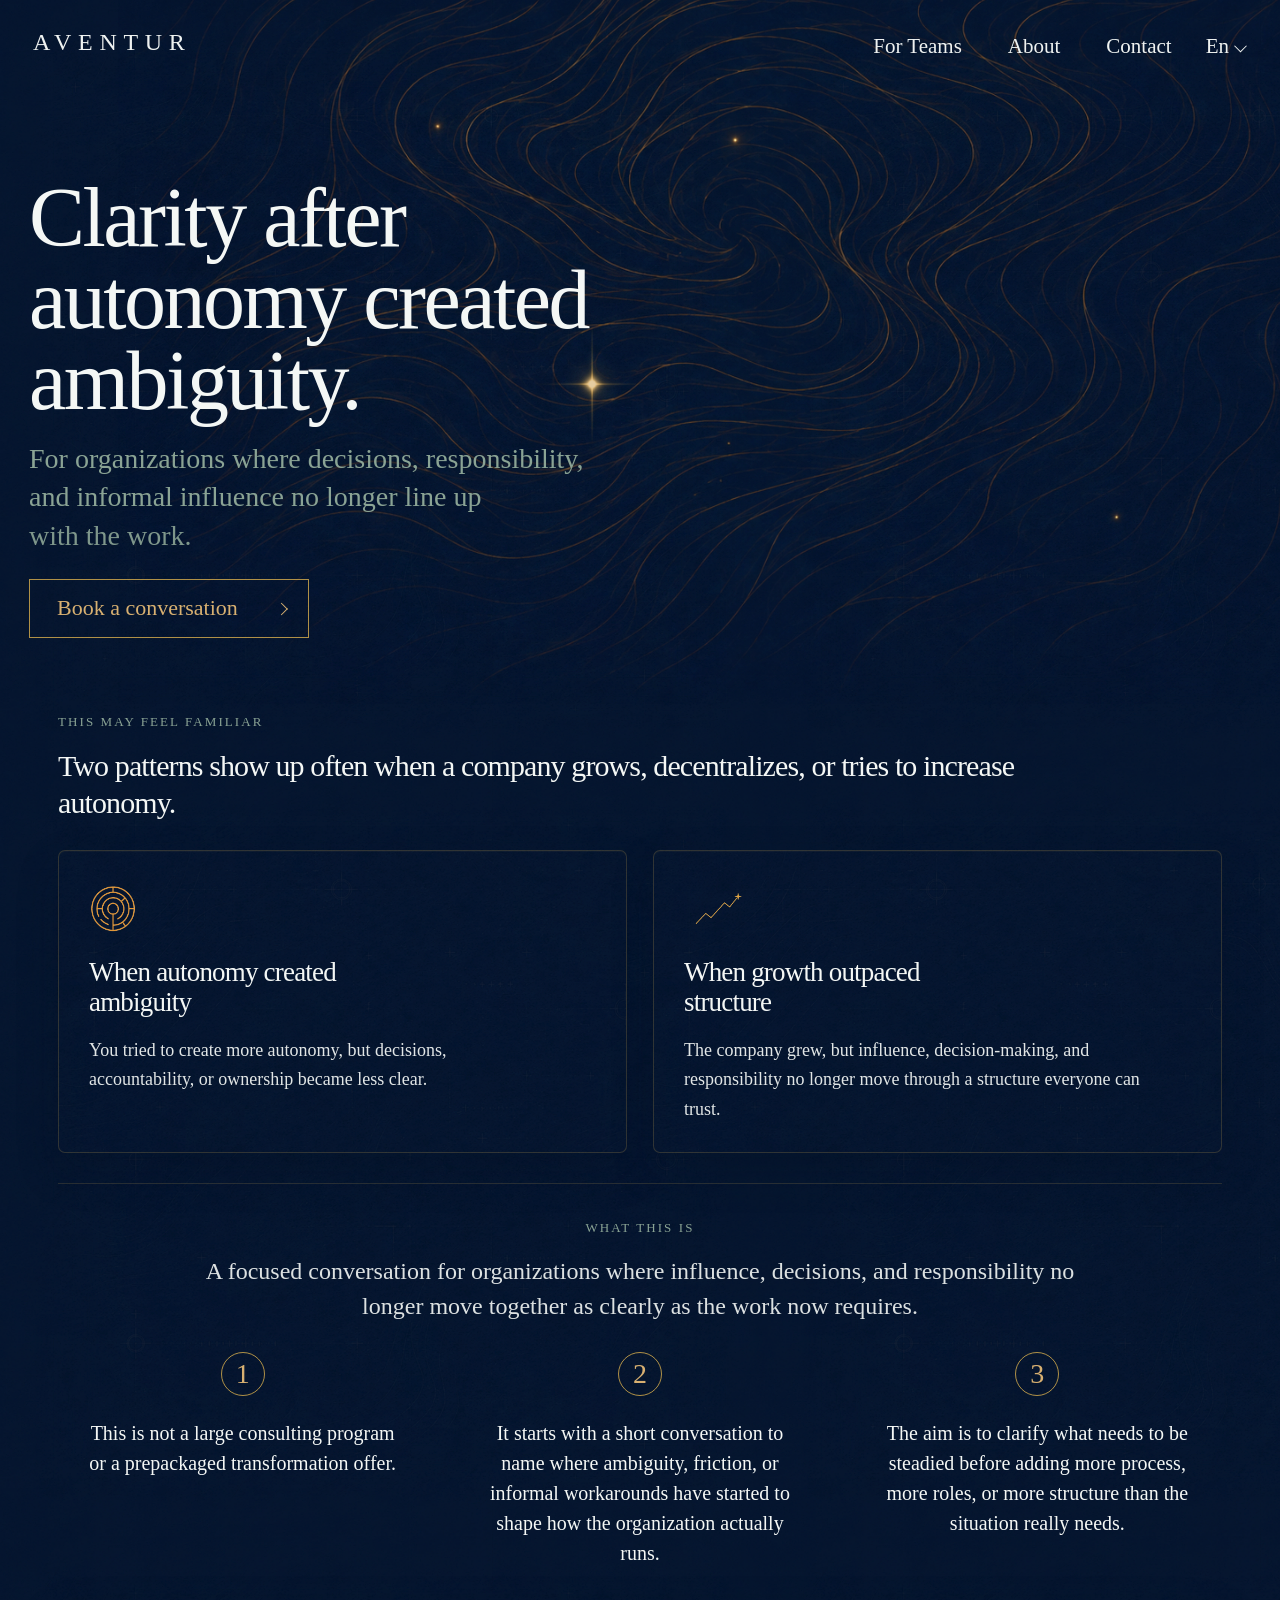
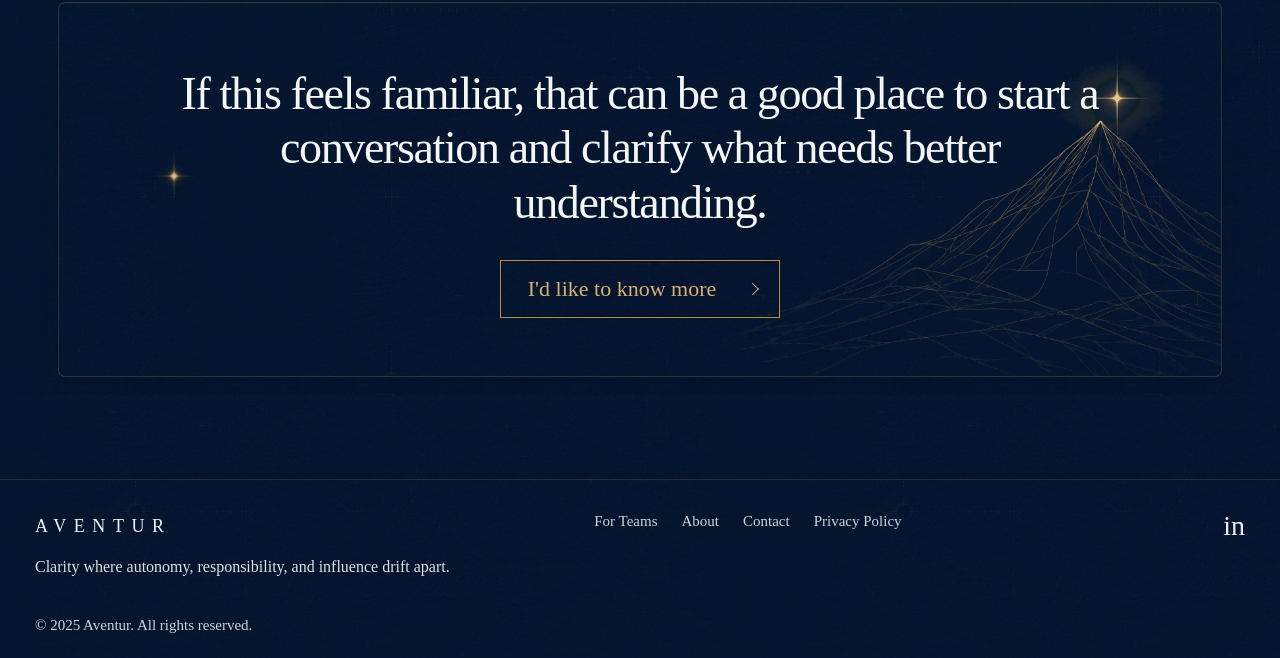
==== en/index.html @ 3dde77f4 "Publish bilingual Aventur landing site Prepare the GitHub Pages site with Polish as the default entr" ====
<!DOCTYPE html>
<html lang="en">
  <head>
    <meta charset="UTF-8">
    <meta name="viewport" content="width=device-width, initial-scale=1.0">
    <title>Aventur</title>
    <meta
      name="description"
      content="Aventur helps organizations restore boundaries without returning to bureaucracy."
    >
    <link rel="canonical" href="https://aventur.biz/en/">
    <link rel="alternate" hreflang="en" href="https://aventur.biz/en/">
    <link rel="alternate" hreflang="pl" href="https://aventur.biz/pl/">
    <link rel="alternate" hreflang="x-default" href="https://aventur.biz/pl/">
    <link rel="icon" type="image/png" href="../assets/favicon/favicon2.png">
    <meta name="theme-color" content="#0b0e12">
    <link rel="stylesheet" href="../styles.css">
  </head>
  <body>
    <main class="page-shell" id="top">
      <section class="hero-frame-wrap">
        <div class="hero-frame">
          <div class="hero-art" aria-hidden="true">
            <img
              class="hero-art-image"
              src="../assets/Hero image/aventurine_hero_nebula_alpha_brushed.png"
              alt=""
            >
            <img
              class="hero-art-star"
              src="../assets/logo/aventur-hero-image_cross_star.png"
              alt=""
            >
          </div>

          <header class="site-header">
            <a class="brand" href="#top" aria-label="Aventur home">
              <span class="brand-text">AVENTUR</span>
            </a>
            <div class="header-actions">
              <nav class="site-nav" aria-label="Primary">
                <a href="#for-teams">For Teams</a>
                <a href="#about">About</a>
                <a href="#contact">Contact</a>
              </nav>
              <details class="lang-switch">
                <summary class="lang-current">En</summary>
                <div class="lang-menu" aria-label="Language switcher">
                  <a class="lang-link" href="../pl/" lang="pl" hreflang="pl">Polish</a>
                </div>
              </details>
            </div>
          </header>

          <div class="hero-grid">
            <div class="hero-copy">
              <h1>
                <span>Clarity after</span>
                <span>autonomy created</span>
                <span>ambiguity.</span>
              </h1>
              <p class="hero-support">
                <span>For organizations where decisions, responsibility,</span>
                <span>and informal influence no longer line up</span>
                <span>with the work.</span>
              </p>
              <a class="hero-cta" href="#contact">Book a conversation</a>
            </div>
          </div>

          <section class="recognition" aria-labelledby="recognition-title">
            <p class="section-eyebrow">This may feel familiar</p>
            <h2 class="section-title" id="recognition-title">
              Two patterns show up often when a company grows, decentralizes, or tries to
              increase autonomy.
            </h2>

            <div class="card-row" id="for-teams">
              <article class="service-card">
                <img
                  class="service-symbol service-symbol--autonomy"
                  src="../assets/Symbols/When autonomy created ambiguity_alpha_crop.png"
                  alt=""
                >
                <h3>When autonomy created ambiguity</h3>
                <p>
                  You tried to create more autonomy, but decisions, accountability, or
                  ownership became less clear.
                </p>
              </article>
              <article class="service-card">
                <img
                  class="service-symbol service-symbol--growth"
                  src="../assets/Symbols/When growth outpaced structure_alpha_crop.png"
                  alt=""
                >
                <h3>When growth outpaced structure</h3>
                <p>
                  The company grew, but influence, decision-making, and responsibility no
                  longer move through a structure everyone can trust.
                </p>
              </article>
            </div>
          </section>

          <section class="what-this-is" id="about" aria-labelledby="what-this-is-title">
            <h2 class="section-eyebrow section-eyebrow--centered" id="what-this-is-title">
              What this is
            </h2>
            <p class="what-this-is-intro">
              A focused conversation for organizations where influence, decisions, and
              responsibility no longer move together as clearly as the work now requires.
            </p>
            <div class="steps-row">
              <article class="step-card">
                <span class="step-number">1</span>
                <p>This is not a large consulting program or a prepackaged transformation offer.</p>
              </article>
              <article class="step-card">
                <span class="step-number">2</span>
                <p>It starts with a short conversation to name where ambiguity, friction, or informal workarounds have started to shape how the organization actually runs.</p>
              </article>
              <article class="step-card">
                <span class="step-number">3</span>
                <p>The aim is to clarify what needs to be steadied before adding more process, more roles, or more structure than the situation really needs.</p>
              </article>
            </div>
          </section>

          <section class="contact-panel" id="contact" aria-labelledby="contact-title">
            <div class="contact-panel-art" aria-hidden="true">
              <img
                class="contact-panel-artwork"
                src="../assets/Artwork/Mountain-alpha-5.png"
                alt=""
              >
              <img
                class="contact-panel-star"
                src="../assets/logo/aventur-hero-image_cross_star.png"
                alt=""
              >
            </div>
            <h2 class="contact-title" id="contact-title">
              If this feels familiar, that can be a good place to start a conversation and clarify what needs better understanding.
            </h2>
            <div class="contact-actions">
              <a class="hero-cta contact-cta" href="mailto:hello@aventur.biz">I'd like to know more</a>
            </div>
          </section>
        </div>
      </section>

      <footer class="site-footer" aria-label="Footer">
        <div class="footer-inner">
          <div class="footer-grid">
            <div class="footer-brand-block">
              <a class="footer-brand" href="#top" aria-label="Aventur home">AVENTUR</a>
              <p>Clarity where autonomy, responsibility, and influence drift apart.</p>
            </div>

            <div class="footer-meta">
              <nav class="footer-meta-links" aria-label="Footer navigation">
                <a href="#for-teams">For Teams</a>
                <a href="#about">About</a>
                <a href="#contact">Contact</a>
                <a href="#">Privacy Policy</a>
              </nav>

              <div class="footer-socials" aria-label="Social links">
                <a href="#" aria-label="LinkedIn">in</a>
              </div>
            </div>
          </div>

          <div class="footer-legal">
            <small>&copy; 2025 Aventur. All rights reserved.</small>
          </div>
        </div>
      </footer>
    </main>
  </body>
</html>
---- styles.css ----
:root {
  --av-deep-blue: #061a3d;
  --av-mineral-white: #f4f7f5;
  --av-muted-sage: #8aa394;
  --av-mineral-gold: #c8a24a;
  --av-border-light: rgba(244, 247, 245, 0.16);
  --av-shadow: 0 18px 42px rgba(5, 15, 34, 0.2);
  --content-band-max: 1342px;
  --content-min-gutter: 29px;
}

* {
  box-sizing: border-box;
}

body {
  margin: 0;
  min-width: 320px;
  background: var(--av-deep-blue);
  color: var(--av-mineral-white);
  font-family: Georgia, "Times New Roman", serif;
  line-height: 1.6;
}

img {
  display: block;
  max-width: 100%;
}

a {
  color: inherit;
  text-decoration: none;
}

a:focus-visible {
  outline: 2px solid var(--av-mineral-gold);
  outline-offset: 4px;
}

.page-shell {
  min-height: 100vh;
  background-color: var(--av-deep-blue);
  background-image: url("assets/backgrounds/BG_DARK_LEATHER_TILE_1024_source-preserved_v4_quiet.png");
  background-repeat: repeat;
  background-position: left top;
  background-size: 768px 768px;
}

.hero-frame {
  position: relative;
  width: 100%;
  min-height: 618px;
  overflow: hidden;
  padding: 30px 29px 18px;
}

.site-header {
  position: relative;
  z-index: 2;
  display: flex;
  align-items: flex-start;
  justify-content: space-between;
  gap: 2rem;
  padding-left: 4px;
  padding-right: 4px;
}

.brand {
  display: block;
  flex: 0 0 auto;
  line-height: 1;
}

.brand-text {
  display: inline-block;
  color: rgba(244, 247, 245, 0.98);
  font-family: inherit;
  font-size: 24px;
  font-weight: 400;
  letter-spacing: 0.28em;
  text-transform: uppercase;
  white-space: nowrap;
}

.site-nav {
  display: flex;
  flex-wrap: wrap;
  justify-content: flex-end;
  gap: 46px;
  padding-top: 4px;
  color: rgba(244, 247, 245, 0.98);
  font-size: 21px;
  line-height: 1.2;
}

.header-actions {
  display: flex;
  align-items: baseline;
  justify-content: flex-end;
  gap: 34px;
}

.lang-switch {
  position: relative;
  color: rgba(244, 247, 245, 0.98);
  font-size: 21px;
  line-height: 1.2;
}

.lang-switch summary {
  list-style: none;
}

.lang-switch summary::-webkit-details-marker {
  display: none;
}

.lang-current {
  position: relative;
  display: inline-flex;
  align-items: center;
  padding-right: 18px;
  cursor: pointer;
}

.lang-current::after {
  content: "";
  position: absolute;
  right: 2px;
  top: 50%;
  width: 8px;
  height: 8px;
  border-top: 1px solid currentColor;
  border-right: 1px solid currentColor;
  transform: translateY(-60%) rotate(135deg);
}

.lang-switch[open] .lang-current::after {
  transform: translateY(-40%) rotate(-45deg);
}

.lang-menu {
  position: absolute;
  top: calc(100% + 10px);
  right: 0;
  min-width: 56px;
  padding: 10px 12px;
  border: 1px solid rgba(200, 162, 74, 0.22);
  border-radius: 7px;
  background:
    url("assets/backgrounds/BG_DARK_LEATHER_TILE_1024_source-preserved_v4_quiet.png") center/768px 768px repeat,
    linear-gradient(180deg, rgba(11, 34, 74, 0.92) 0%, rgba(8, 26, 58, 0.88) 100%),
    rgba(9, 30, 68, 0.9);
  box-shadow: 0 18px 42px rgba(5, 15, 34, 0.24);
}

.lang-menu .lang-link {
  display: block;
  color: rgba(244, 247, 245, 0.84);
  white-space: nowrap;
}

.lang-link {
  color: rgba(244, 247, 245, 0.84);
}

.hero-grid {
  position: relative;
  z-index: 2;
  display: grid;
  grid-template-columns: minmax(0, 680px) minmax(0, 1fr);
  gap: 20px;
  margin-top: 118px;
}

.hero-copy {
  width: 658px;
  padding-left: max(0px, calc(((100vw - var(--content-band-max)) / 4) - var(--content-min-gutter)));
}

h1,
h2,
h3 {
  margin: 0;
  font-weight: 400;
  letter-spacing: -0.03em;
}

h1 {
  width: 658px;
  max-width: 658px;
  display: flex;
  flex-direction: column;
  font-size: 84px;
  line-height: 0.97;
}

h1 span,
.hero-support span {
  display: block;
  width: 100%;
}

.hero-support {
  width: 613px;
  max-width: 613px;
  margin: 18px 0 0;
  color: var(--av-muted-sage);
  font-size: 28px;
  line-height: 1.38;
}

.hero-support span:last-child {
  color: rgba(138, 163, 148, 0.92);
}

.hero-cta {
  position: relative;
  display: inline-flex;
  align-items: center;
  min-width: 280px;
  margin-top: 24px;
  padding: 15px 63px 15px 27px;
  border: 1px solid rgba(200, 162, 74, 0.88);
  color: #d8b071;
  font-size: 22px;
  line-height: 1.2;
}

.hero-cta::after {
  content: "";
  position: absolute;
  top: 50%;
  transform: translateY(-50%);
}

.hero-cta::after {
  right: 22px;
  width: 8px;
  height: 8px;
  border-top: 1px solid currentColor;
  border-right: 1px solid currentColor;
  transform: translateY(-50%) rotate(45deg);
}

.hero-art {
  position: absolute;
  inset: 0;
  z-index: 1;
  overflow: hidden;
  pointer-events: none;
}

.hero-art-image {
  position: absolute;
  top: -256px;
  right: -118px;
  width: 1280px;
  max-width: none;
}

.hero-art-star {
  position: absolute;
  top: 316px;
  right: 620px;
  width: 136px;
  max-width: none;
}

.recognition {
  position: relative;
  z-index: 2;
  width: 1342px;
  max-width: calc(100% - 58px);
  margin: 74px auto 0;
}

.section-eyebrow {
  margin: 0;
  color: #8aa394;
  font-size: 13px;
  letter-spacing: 0.16em;
  text-transform: uppercase;
}

.section-eyebrow--centered {
  text-align: center;
}

.section-title {
  max-width: 1060px;
  margin-top: 14px;
  font-size: 30px;
  line-height: 1.25;
}

.card-row {
  position: relative;
  z-index: 2;
  display: grid;
  grid-template-columns: repeat(2, minmax(0, 1fr));
  gap: 26px;
  margin-top: 28px;
}

.service-card {
  min-height: 284px;
  padding: 34px 30px 28px;
  border: 1px solid rgba(200, 162, 74, 0.22);
  border-radius: 7px;
  background:
    url("assets/backgrounds/BG_DARK_LEATHER_TILE_1024_source-preserved_v4_quiet.png") center/768px 768px repeat,
    linear-gradient(180deg, rgba(11, 34, 74, 0.38) 0%, rgba(8, 26, 58, 0.3) 100%),
    rgba(9, 30, 68, 0.28);
  box-shadow:
    inset 0 1px 0 rgba(200, 162, 74, 0.05),
    0 18px 42px rgba(5, 15, 34, 0.24);
}

.service-symbol {
  width: 48px;
  height: 48px;
  margin-bottom: 24px;
  object-fit: contain;
}

.service-symbol--growth {
  width: 68px;
}

.service-card h3 {
  max-width: 280px;
  font-size: 27px;
  line-height: 1.14;
}

.service-card p {
  max-width: 460px;
  margin: 18px 0 0;
  color: rgba(244, 247, 245, 0.92);
  font-size: 18px;
  line-height: 1.62;
}

.what-this-is {
  position: relative;
  z-index: 2;
  width: 1342px;
  max-width: calc(100% - 58px);
  margin: 30px auto 0;
  padding: 34px 0 0;
  border-top: 1px solid rgba(200, 162, 74, 0.18);
}

.what-this-is-intro {
  max-width: 900px;
  margin: 16px auto 0;
  text-align: center;
  color: rgba(244, 247, 245, 0.9);
  font-size: 24px;
  line-height: 1.45;
}

.steps-row {
  display: grid;
  grid-template-columns: repeat(3, minmax(0, 1fr));
  gap: 28px;
  margin-top: 28px;
}

.step-card {
  text-align: center;
}

.step-number {
  display: inline-flex;
  align-items: center;
  justify-content: center;
  width: 44px;
  height: 44px;
  border: 1px solid rgba(200, 162, 74, 0.88);
  border-radius: 50%;
  color: #d8b071;
  font-size: 28px;
  line-height: 1;
}

.step-card p {
  max-width: 320px;
  margin: 22px auto 0;
  font-size: 20px;
  line-height: 1.5;
}

.contact-panel {
  position: relative;
  z-index: 2;
  width: 1342px;
  max-width: calc(100% - 58px);
  margin: 34px auto 0;
  padding: 64px 48px 58px;
  border: 1px solid rgba(200, 162, 74, 0.22);
  border-radius: 7px;
  background:
    url("assets/backgrounds/BG_DARK_LEATHER_TILE_1024_source-preserved_v4_quiet.png") center/768px 768px repeat,
    linear-gradient(180deg, rgba(11, 34, 74, 0.34) 0%, rgba(8, 26, 58, 0.28) 100%),
    rgba(9, 30, 68, 0.26);
  box-shadow:
    inset 0 1px 0 rgba(200, 162, 74, 0.05),
    0 20px 46px rgba(5, 15, 34, 0.22);
  text-align: center;
  overflow: hidden;
}

.contact-panel-art {
  position: absolute;
  inset: 0;
  pointer-events: none;
}

.contact-panel-artwork {
  position: absolute;
  right: 0;
  bottom: 0;
  width: min(44%, 520px);
  max-height: calc(100% - 36px);
  max-width: none;
  object-fit: contain;
  object-position: right bottom;
  opacity: 0.9;
}

.contact-panel-star {
  position: absolute;
  left: 82px;
  top: 140px;
  width: 66px;
  max-width: none;
  opacity: 0.95;
}

.contact-title {
  max-width: 930px;
  margin: 0 auto;
  font-size: 46px;
  line-height: 1.18;
  position: relative;
  z-index: 1;
}

.contact-cta {
  margin-top: 0;
}

.contact-actions {
  display: flex;
  flex-direction: column;
  align-items: center;
  margin-top: 30px;
  position: relative;
  z-index: 1;
}

.contact-email {
  display: inline-block;
  margin-top: 22px;
  color: #aeb78a;
  font-size: 21px;
  line-height: 1.25;
}

.site-footer {
  margin-top: 84px;
  border-top: 1px solid rgba(200, 162, 74, 0.18);
}

.footer-inner {
  width: min(1440px, calc(100% - 70px));
  margin: 0 auto;
}

.footer-grid {
  display: grid;
  grid-template-columns: 1.1fr 1.4fr;
  gap: 48px;
  align-items: start;
  padding: 30px 0 24px;
}

.footer-brand-block {
  padding-top: 2px;
}

.footer-brand {
  display: inline-block;
  color: rgba(244, 247, 245, 0.98);
  font-size: 18px;
  letter-spacing: 0.42em;
  text-transform: uppercase;
}

.footer-brand-block p,
.footer-email,
.footer-legal small {
  display: block;
  margin: 14px 0 0;
  color: rgba(244, 247, 245, 0.9);
  font-size: 16px;
  line-height: 1.45;
}

.footer-email {
  color: #aeb78a;
}

.footer-meta {
  display: flex;
  align-items: flex-start;
  justify-content: space-between;
  gap: 24px;
  margin-top: 2px;
}

.footer-meta-links,
.footer-socials {
  display: flex;
  align-items: center;
  gap: 24px;
  flex-wrap: wrap;
}

.footer-meta a,
.footer-legal small {
  color: rgba(244, 247, 245, 0.84);
  font-size: 15px;
  line-height: 1.3;
}

.footer-socials a {
  min-width: 20px;
  color: rgba(244, 247, 245, 0.96);
  font-size: 28px;
  line-height: 1;
  text-align: center;
}

.footer-legal {
  padding: 0 0 22px;
}

@media (max-width: 1180px) and (min-width: 901px) {
  .hero-art-star {
    top: 348px;
    right: 420px;
    width: 120px;
  }
}

@media (max-width: 900px) {
  .hero-frame {
    min-height: auto;
    padding: 20px 18px 18px;
  }

  .hero-grid,
  .card-row {
    display: block;
  }

  .site-header,
  .header-actions {
    display: block;
  }

  .site-nav {
    gap: 20px;
    margin-top: 16px;
  }

  .lang-switch {
    margin-top: 14px;
    font-size: 18px;
  }

  .lang-menu {
    left: 0;
    right: auto;
  }

  .hero-copy,
  .card-row {
    padding-left: 0;
  }

  .footer-inner {
    width: calc(100% - 36px);
  }

  .hero-copy,
  h1,
  .hero-support {
    width: 100%;
    max-width: 392px;
  }

  .hero-grid {
    margin-top: 42px;
  }

  .recognition,
  .what-this-is,
  .contact-panel {
    width: calc(100% - 36px);
  }

  .hero-art {
    inset: 0;
    min-height: 0;
    margin-top: 0;
  }

  .hero-art-image {
    position: absolute;
    top: -120px;
    right: -180px;
    width: min(120vw, 780px);
    max-width: none;
  }

  .hero-art-star {
    top: 232px;
    right: 180px;
    width: 104px;
  }

  .card-row {
    grid-template-columns: 1fr;
  }

  .steps-row,
  .footer-grid,
  .footer-meta {
    display: block;
  }

  .recognition {
    margin-top: 52px;
  }

  .section-title {
    font-size: 26px;
  }

  .what-this-is {
    margin-top: 24px;
  }

  .what-this-is-intro {
    font-size: 21px;
  }

  .step-card + .step-card {
    margin-top: 28px;
  }

  .contact-panel {
    padding: 44px 24px 40px;
  }

  .contact-panel-artwork {
    right: 0;
    bottom: 0;
    width: min(62%, 340px);
    max-height: calc(100% - 24px);
  }

  .contact-panel-star {
    left: 28px;
    top: 118px;
    width: 48px;
  }

  .contact-title {
    font-size: 34px;
  }

  .contact-email {
    font-size: 18px;
  }

  .footer-grid {
    padding-top: 24px;
  }

  .footer-meta {
    margin-top: 24px;
  }

  .footer-socials {
    margin-top: 18px;
  }
}

@media (max-width: 640px) {
  .brand-text {
    font-size: 15px;
  }

  .site-nav {
    font-size: 14px;
    gap: 16px;
  }

  .lang-switch {
    font-size: 13px;
  }

  h1 {
    font-size: 48px;
  }

  .hero-support {
    font-size: 20px;
  }

  .hero-art-image {
    top: -76px;
    right: -158px;
    width: min(132vw, 640px);
  }

  .hero-art-star {
    top: 214px;
    right: 126px;
    width: 84px;
  }
}
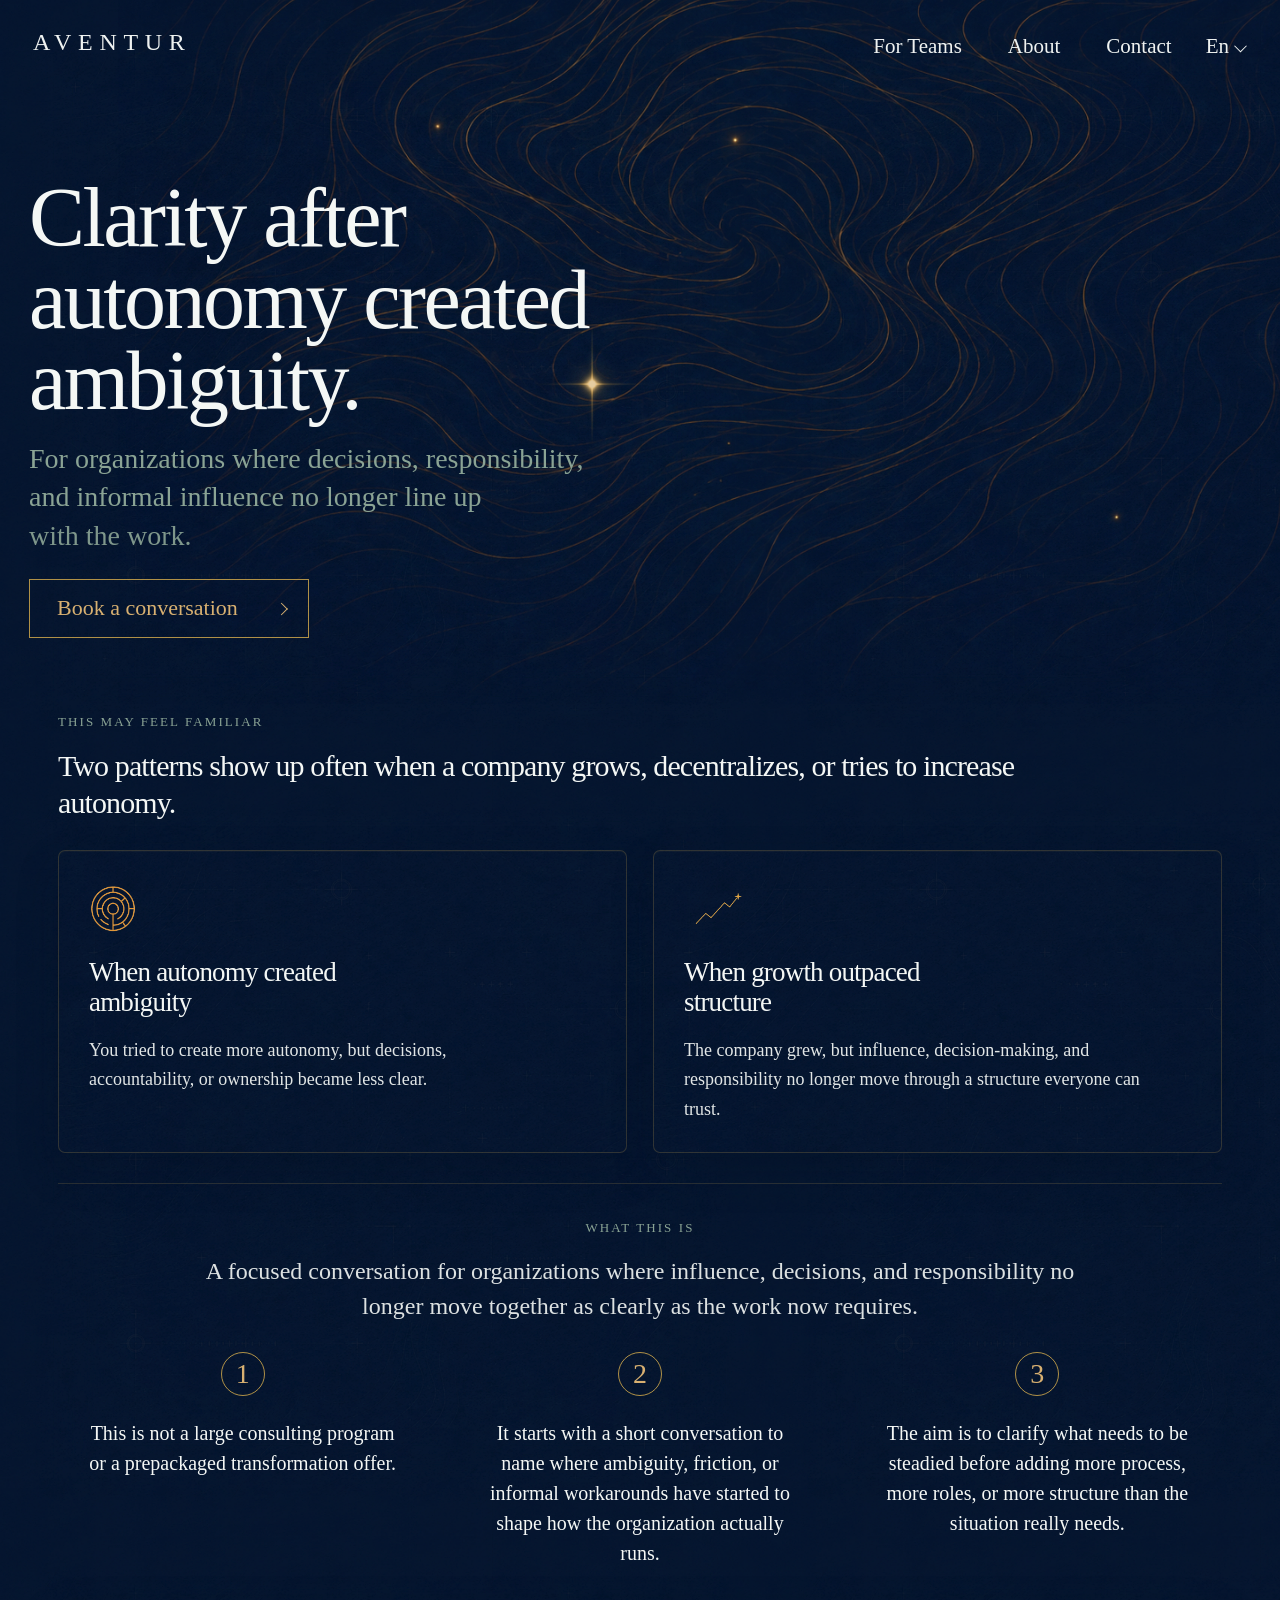
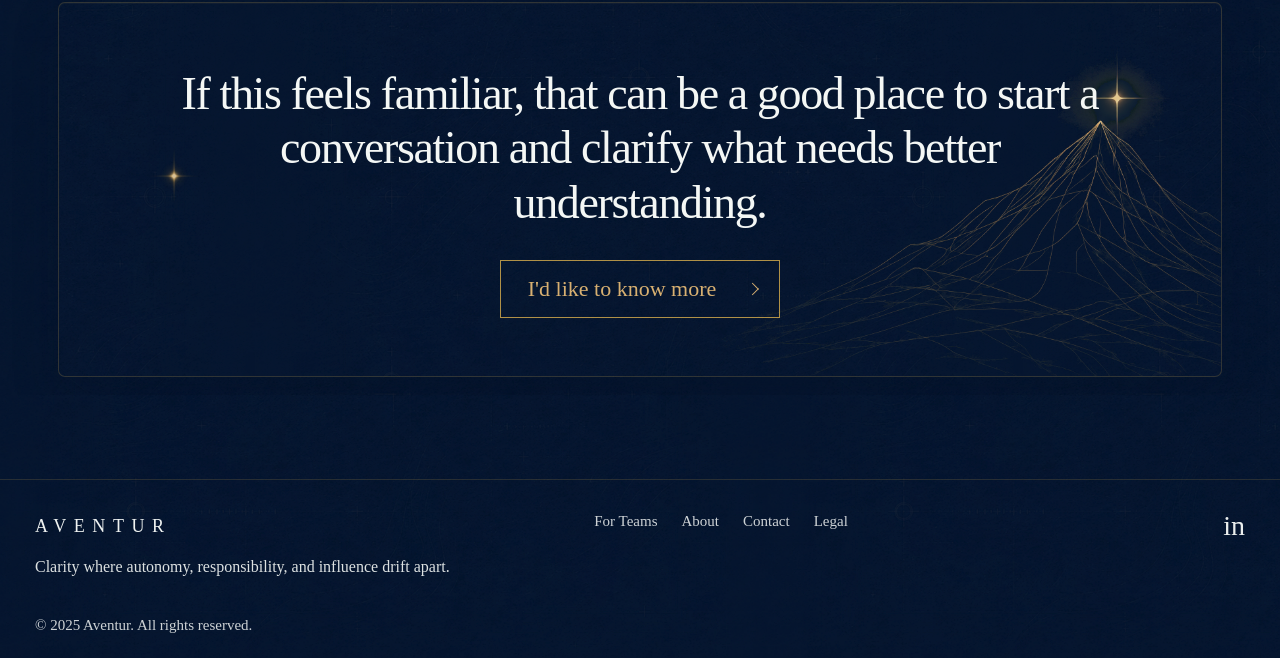
==== commit e19591d1: "Add legal pages" ====
--- a/en/index.html
+++ b/en/index.html
@@ -163,7 +163,7 @@
                 <a href="#for-teams">For Teams</a>
                 <a href="#about">About</a>
                 <a href="#contact">Contact</a>
-                <a href="#">Privacy Policy</a>
+                <a href="./legal/">Legal</a>
               </nav>
 
               <div class="footer-socials" aria-label="Social links">
--- a/styles.css
+++ b/styles.css
@@ -301,6 +301,12 @@
   grid-template-columns: repeat(2, minmax(0, 1fr));
   gap: 26px;
   margin-top: 28px;
+}
+
+.card-row[id],
+.what-this-is[id],
+.contact-panel[id] {
+  scroll-margin-top: 24vh;
 }
 
 .service-card {
@@ -390,6 +396,24 @@
   margin: 22px auto 0;
   font-size: 20px;
   line-height: 1.5;
+}
+
+/* Legal pages: keep long-form text readable and not forced into card widths. */
+.legal-page .steps-row {
+  grid-template-columns: 1fr;
+  width: min(1040px, calc(100% - 58px));
+  margin-left: auto;
+  margin-right: auto;
+}
+
+.legal-page .step-card {
+  text-align: left;
+}
+
+.legal-page .step-card p {
+  max-width: none;
+  margin-left: 0;
+  margin-right: 0;
 }
 
 .contact-panel {
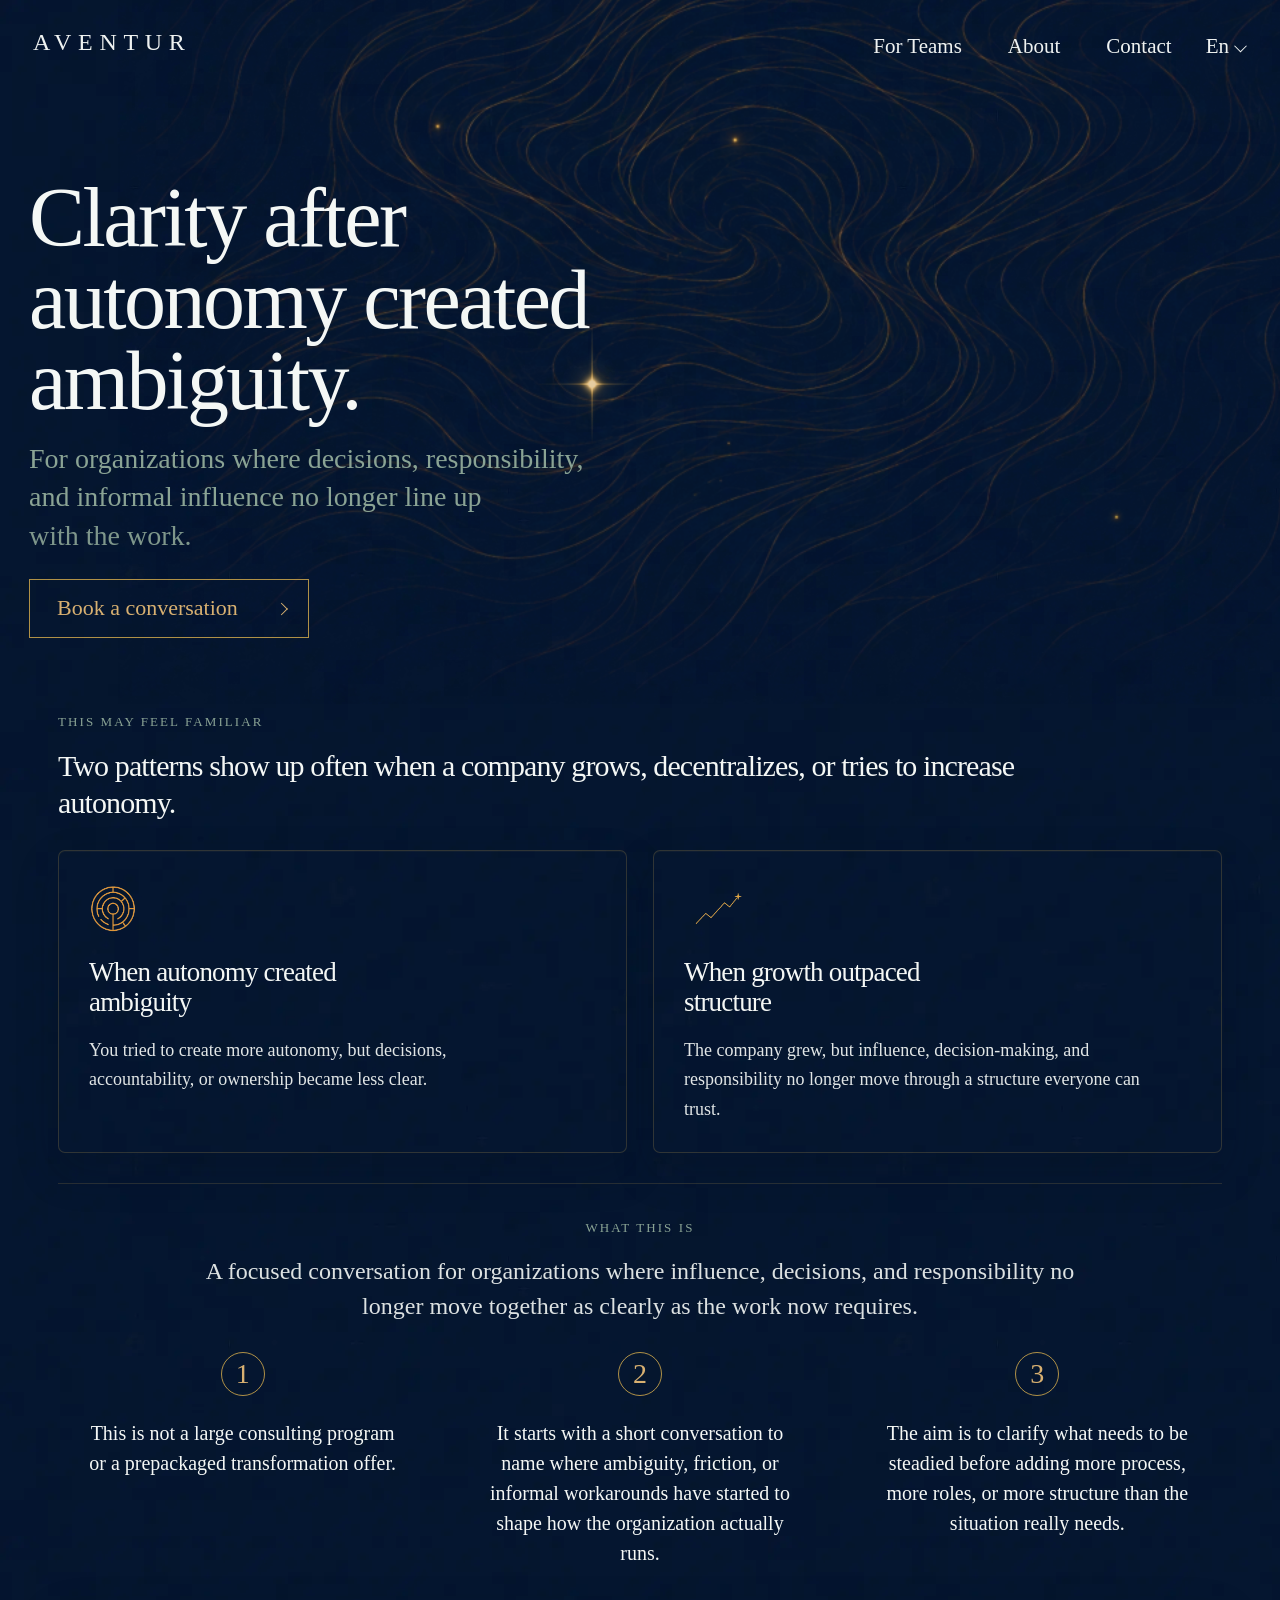
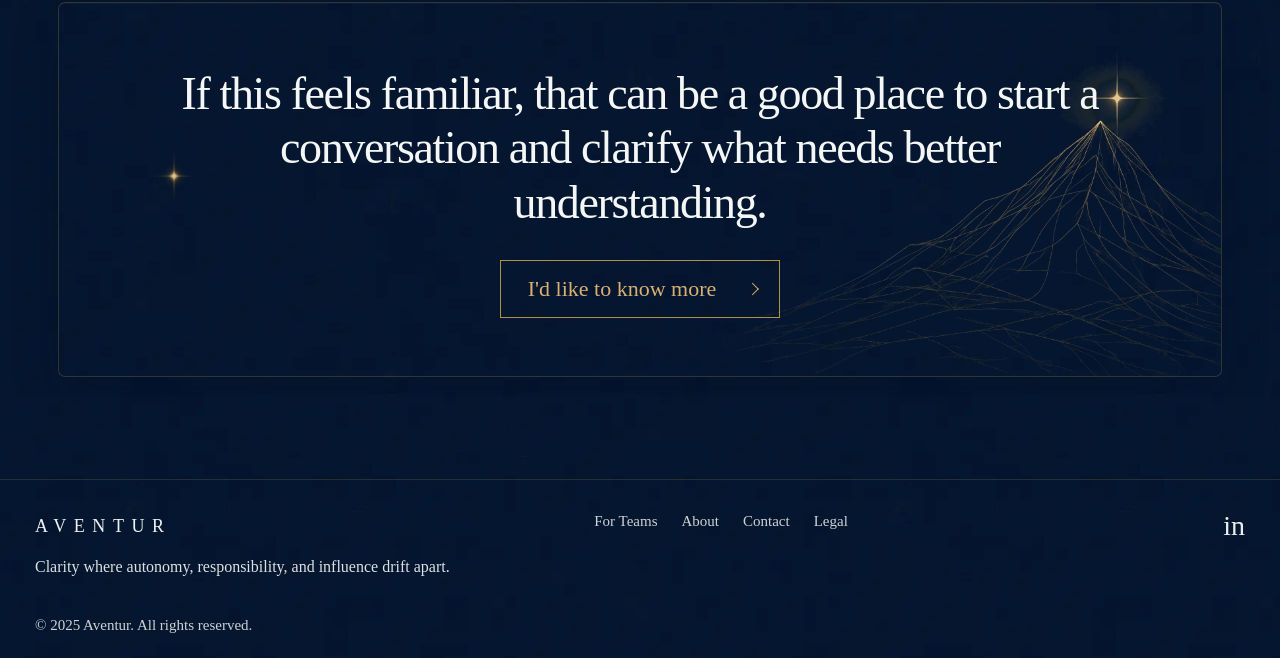
==== commit 86420039: "Optimize image assets for faster loads Add WebP variants (including a smaller hero image), lazy-load" ====
--- a/en/index.html
+++ b/en/index.html
@@ -23,8 +23,9 @@
           <div class="hero-art" aria-hidden="true">
             <img
               class="hero-art-image"
-              src="../assets/Hero image/aventurine_hero_nebula_alpha_brushed.png"
+              src="../assets/Hero image/aventurine_hero_nebula_alpha_brushed_960.webp"
               alt=""
+              fetchpriority="high"
             >
             <img
               class="hero-art-star"
@@ -81,6 +82,7 @@
                   class="service-symbol service-symbol--autonomy"
                   src="../assets/Symbols/When autonomy created ambiguity_alpha_crop.png"
                   alt=""
+                  loading="lazy"
                 >
                 <h3>When autonomy created ambiguity</h3>
                 <p>
@@ -93,6 +95,7 @@
                   class="service-symbol service-symbol--growth"
                   src="../assets/Symbols/When growth outpaced structure_alpha_crop.png"
                   alt=""
+                  loading="lazy"
                 >
                 <h3>When growth outpaced structure</h3>
                 <p>
@@ -131,8 +134,9 @@
             <div class="contact-panel-art" aria-hidden="true">
               <img
                 class="contact-panel-artwork"
-                src="../assets/Artwork/Mountain-alpha-5.png"
+                src="../assets/Artwork/Mountain-alpha-5.webp"
                 alt=""
+                loading="lazy"
               >
               <img
                 class="contact-panel-star"
--- a/styles.css
+++ b/styles.css
@@ -40,7 +40,7 @@
 .page-shell {
   min-height: 100vh;
   background-color: var(--av-deep-blue);
-  background-image: url("assets/backgrounds/BG_DARK_LEATHER_TILE_1024_source-preserved_v4_quiet.png");
+  background-image: url("assets/backgrounds/BG_DARK_LEATHER_TILE_1024_source-preserved_v4_quiet.webp");
   background-repeat: repeat;
   background-position: left top;
   background-size: 768px 768px;
@@ -148,7 +148,7 @@
   border: 1px solid rgba(200, 162, 74, 0.22);
   border-radius: 7px;
   background:
-    url("assets/backgrounds/BG_DARK_LEATHER_TILE_1024_source-preserved_v4_quiet.png") center/768px 768px repeat,
+    url("assets/backgrounds/BG_DARK_LEATHER_TILE_1024_source-preserved_v4_quiet.webp") center/768px 768px repeat,
     linear-gradient(180deg, rgba(11, 34, 74, 0.92) 0%, rgba(8, 26, 58, 0.88) 100%),
     rgba(9, 30, 68, 0.9);
   box-shadow: 0 18px 42px rgba(5, 15, 34, 0.24);
@@ -315,7 +315,7 @@
   border: 1px solid rgba(200, 162, 74, 0.22);
   border-radius: 7px;
   background:
-    url("assets/backgrounds/BG_DARK_LEATHER_TILE_1024_source-preserved_v4_quiet.png") center/768px 768px repeat,
+    url("assets/backgrounds/BG_DARK_LEATHER_TILE_1024_source-preserved_v4_quiet.webp") center/768px 768px repeat,
     linear-gradient(180deg, rgba(11, 34, 74, 0.38) 0%, rgba(8, 26, 58, 0.3) 100%),
     rgba(9, 30, 68, 0.28);
   box-shadow:
@@ -426,7 +426,7 @@
   border: 1px solid rgba(200, 162, 74, 0.22);
   border-radius: 7px;
   background:
-    url("assets/backgrounds/BG_DARK_LEATHER_TILE_1024_source-preserved_v4_quiet.png") center/768px 768px repeat,
+    url("assets/backgrounds/BG_DARK_LEATHER_TILE_1024_source-preserved_v4_quiet.webp") center/768px 768px repeat,
     linear-gradient(180deg, rgba(11, 34, 74, 0.34) 0%, rgba(8, 26, 58, 0.28) 100%),
     rgba(9, 30, 68, 0.26);
   box-shadow:
